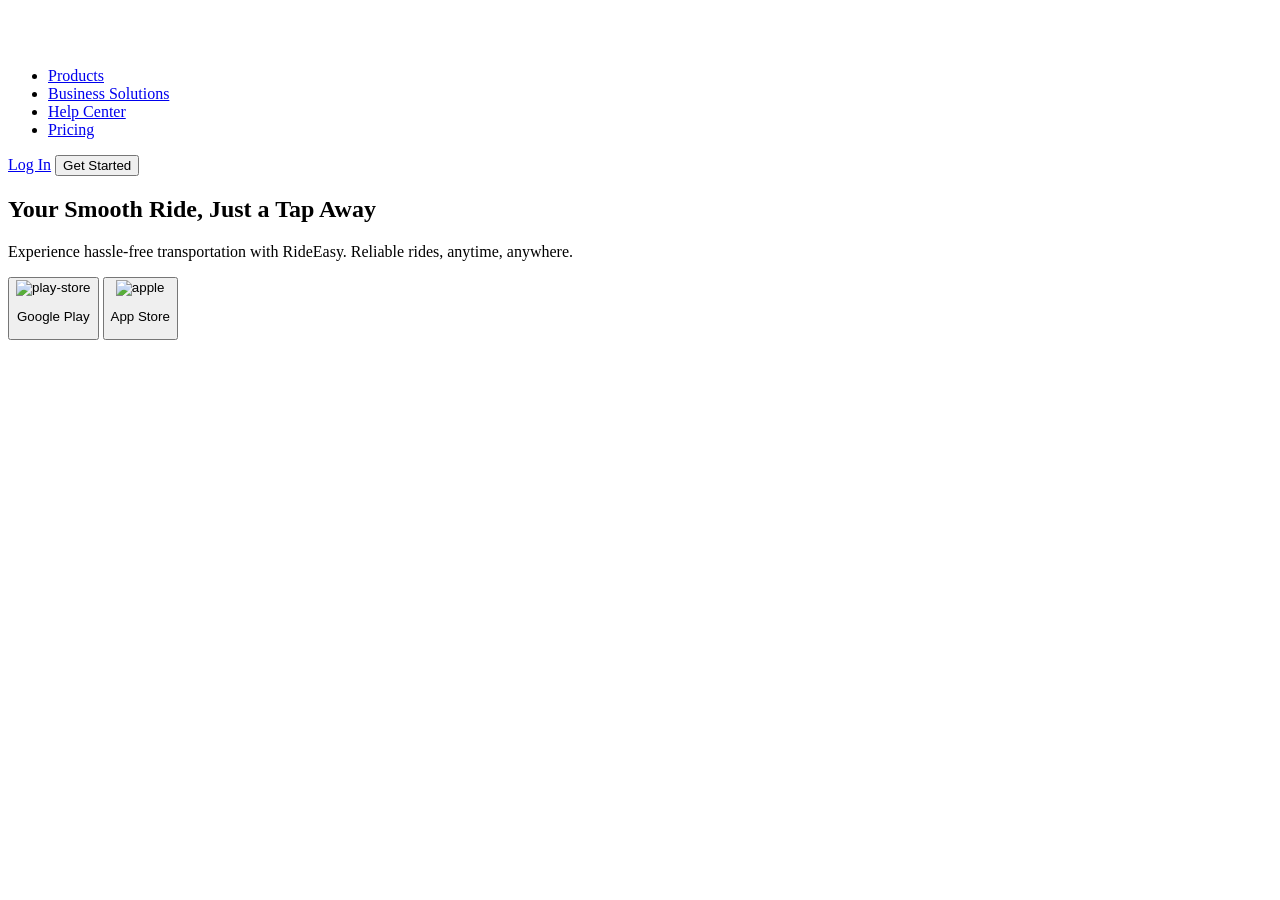
==== index.html @ bf3ef663 "Add files via upload" ====
<!doctype html>
<html lang="en">
  <head>
    <meta charset="UTF-8" />
    <meta name="viewport" content="width=device-width, initial-scale=1.0" />
    <title>Document</title>
    <link rel="stylesheet" href="css/reset.css" />
    <link rel="stylesheet" href="css/style.css" />
  </head>
  <body>
    <header>
      <nav>
        <div>
          <h1><img src="images/Logo.png" alt="" /></h1>
          <ul>
            <li><a href="#">Products</a></li>
            <li><a href="#">Business Solutions</a></li>
            <li><a href="#">Help Center</a></li>
            <li><a href="#">Pricing</a></li>
          </ul>
        </div>

        <div>
          <a href="#" class="amarelo">Log In</a>
          <button href="#" class="btn">Get Started</button>
        </div>
      </nav>
    </header>
    <main>
      <section class="banner">
        <div>
          <h1>Your Smooth Ride, Just a Tap Away</h1>
          <p>
            Experience hassle-free transportation with RideEasy. Reliable rides,
            anytime, anywhere.
          </p>
          <div>
            <button>
              <img src="images/icn svg-icn icn-lg.png" alt="play-store" />
              <p>Google Play</p>
            </button>
            <button>
              <img src="images/mçaa.png" alt="apple" />
              <p>App Store</p>
            </button>
          </div>
        </div>
        <img src="images/iPhone-13-Pro-Front.png" alt="" />
      </section>
    </main>
  </body>
</html>
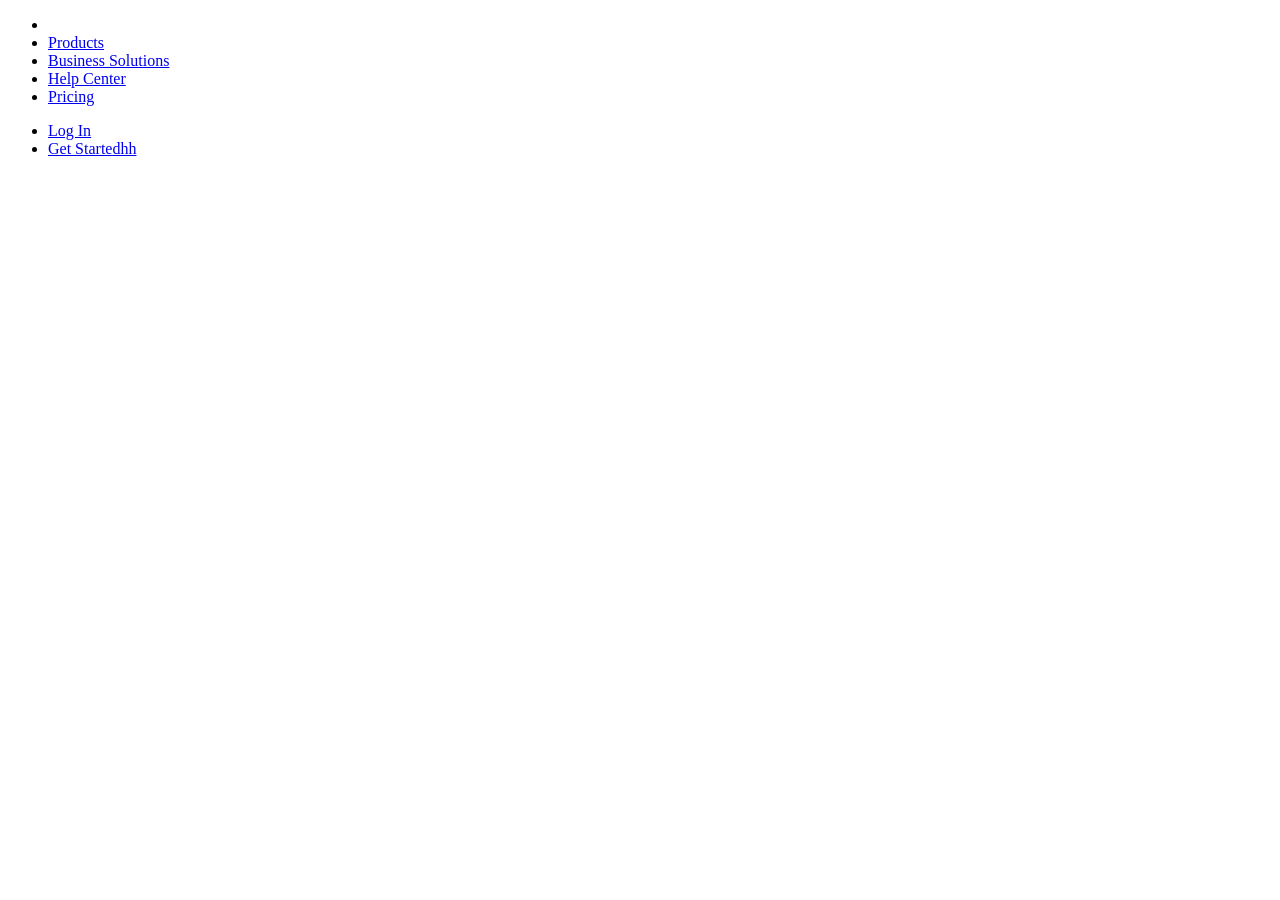
==== commit 65cb395a: "Add files via upload" ====
--- a/index.html
+++ b/index.html
@@ -1,53 +1,47 @@
-
 <!doctype html>
 <html lang="en">
   <head>
     <meta charset="UTF-8" />
     <meta name="viewport" content="width=device-width, initial-scale=1.0" />
-    <title>Document</title>
-    <link rel="stylesheet" href="css/reset.css" />
-    <link rel="stylesheet" href="css/style.css" />
+    <title>Taxi</title>
+    <link rel="stylesheet" href="reset.css" />
+    <link rel="stylesheet" href="style.css" />
   </head>
   <body>
     <header>
       <nav>
-        <div>
-          <h1><img src="images/Logo.png" alt="" /></h1>
-          <ul>
-            <li><a href="#">Products</a></li>
-            <li><a href="#">Business Solutions</a></li>
-            <li><a href="#">Help Center</a></li>
-            <li><a href="#">Pricing</a></li>
-          </ul>
-        </div>
-
-        <div>
-          <a href="#" class="amarelo">Log In</a>
-          <button href="#" class="btn">Get Started</button>
-        </div>
+        <ul>
+          <li>
+            <a href="#"><img src="images/logo-glide-app.png" alt="" /></a>
+          </li>
+          <li>
+            <a href="#">Products</a>
+          </li>
+          <li>
+            <a href="#">Business Solutions</a>
+          </li>
+          <li>
+            <a href="#">Help Center</a>
+          </li>
+          <li>
+            <a href="#">Pricing</a>
+          </li>
+        </ul>
+        <ul>
+          <li>
+            <a href="#">Log In</a>
+          </li>
+          <li>
+            <a href="#">Get Startedhh</a>
+          </li>
+        </ul>
       </nav>
     </header>
     <main>
-      <section class="banner">
-        <div>
-          <h1>Your Smooth Ride, Just a Tap Away</h1>
-          <p>
-            Experience hassle-free transportation with RideEasy. Reliable rides,
-            anytime, anywhere.
-          </p>
-          <div>
-            <button>
-              <img src="images/icn svg-icn icn-lg.png" alt="play-store" />
-              <p>Google Play</p>
-            </button>
-            <button>
-              <img src="images/mçaa.png" alt="apple" />
-              <p>App Store</p>
-            </button>
-          </div>
-        </div>
-        <img src="images/iPhone-13-Pro-Front.png" alt="" />
-      </section>
+      <section class="banner"></section>
+      <section class="ready-to-ride"></section>
+      <section class="services"></section>
+      <section class="contact"></section>
     </main>
   </body>
-</html>+</html>
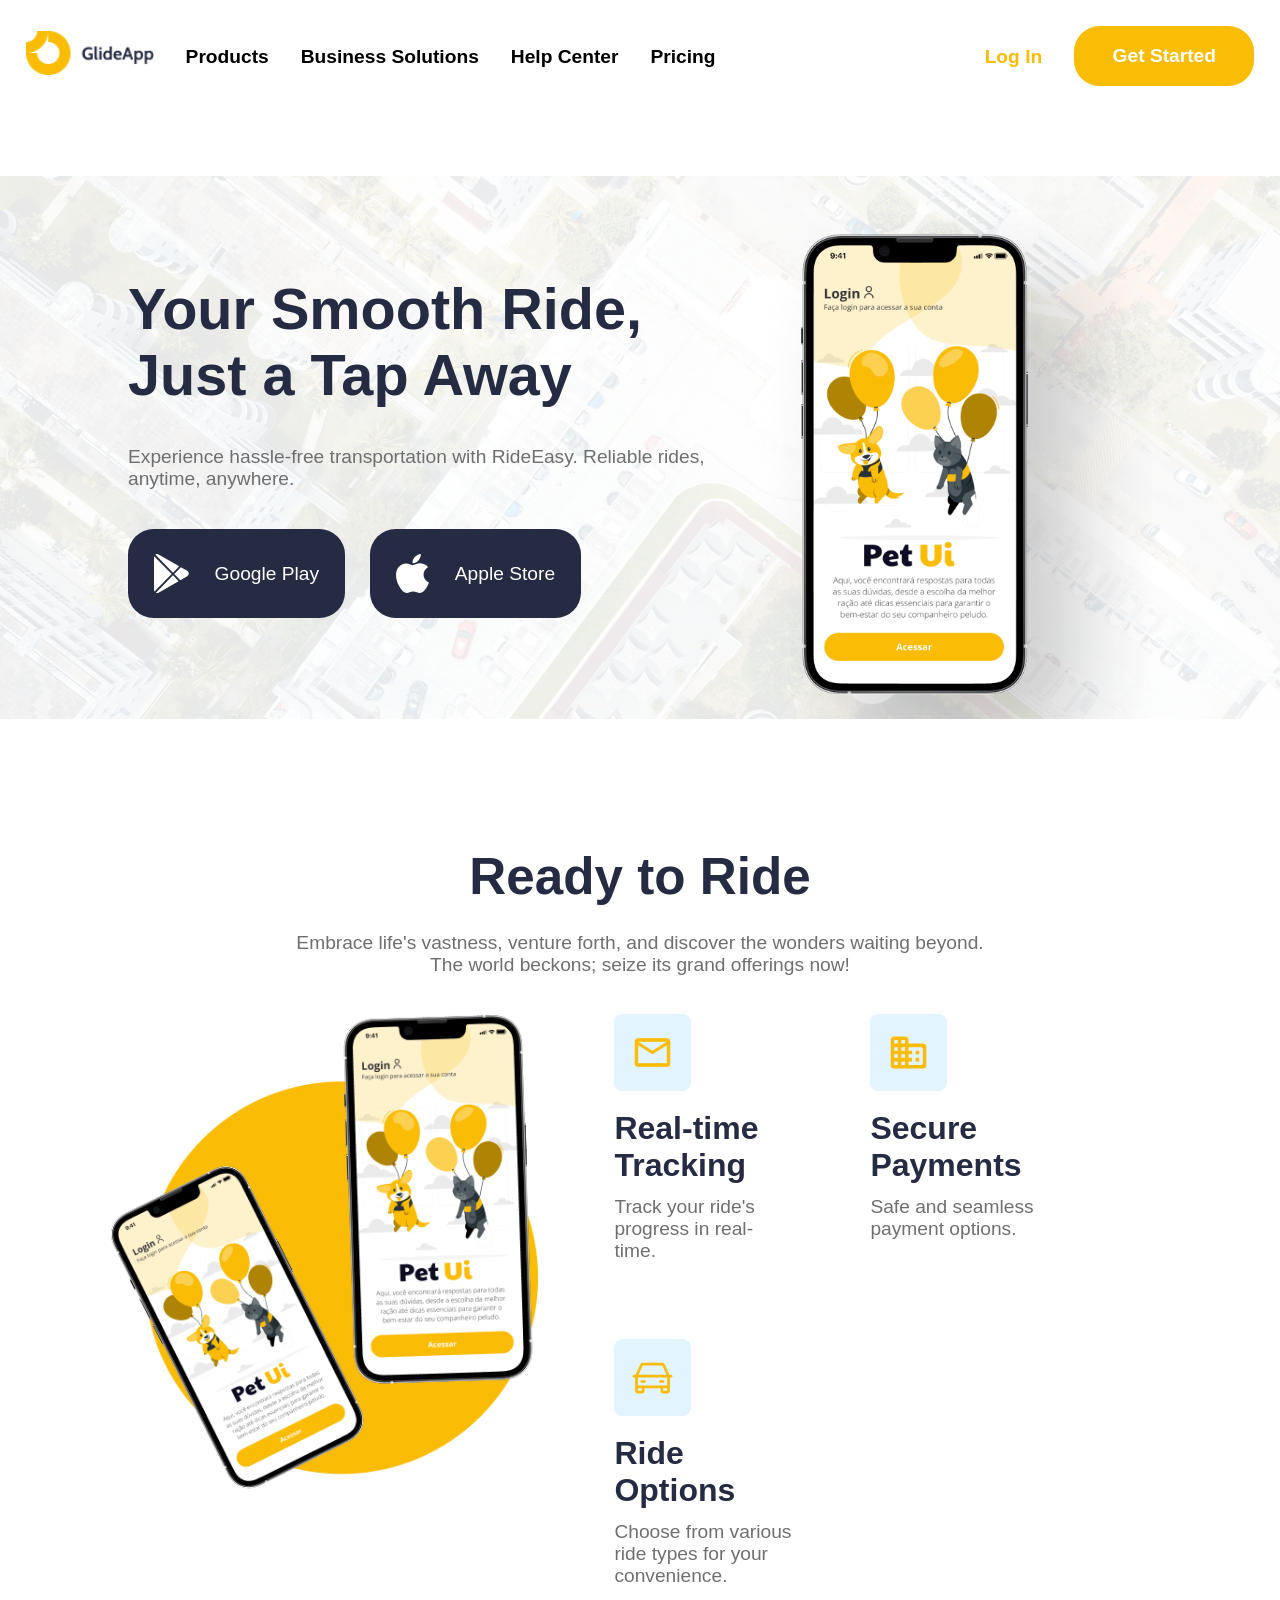
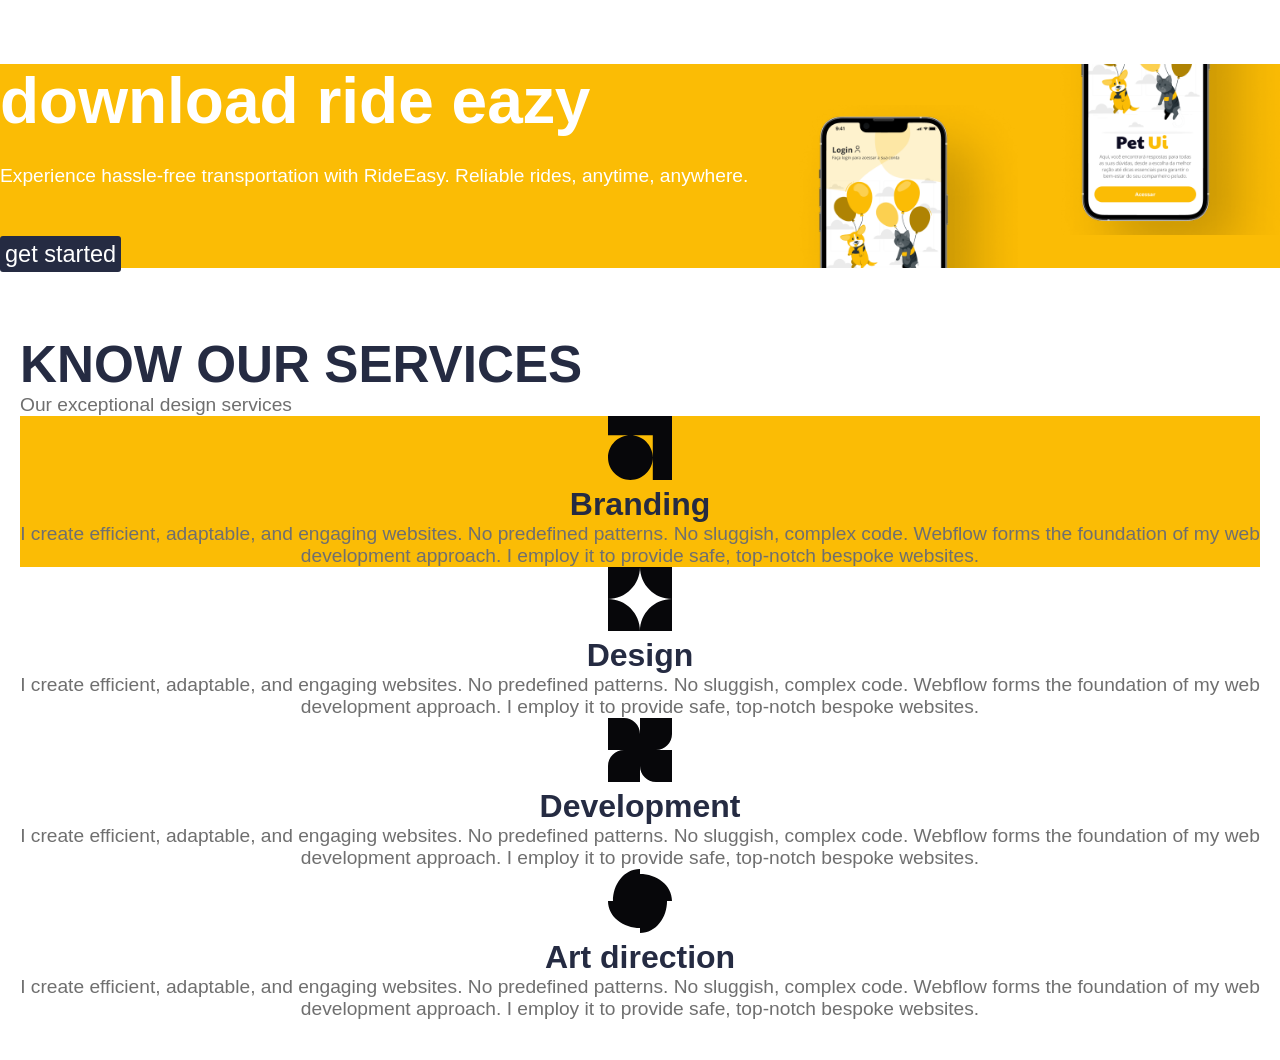
==== commit 5e441d02: "Add files via upload" ====
--- a/index.html
+++ b/index.html
@@ -4,8 +4,8 @@
     <meta charset="UTF-8" />
     <meta name="viewport" content="width=device-width, initial-scale=1.0" />
     <title>Taxi</title>
-    <link rel="stylesheet" href="reset.css" />
-    <link rel="stylesheet" href="style.css" />
+    <link rel="stylesheet" href="css/reset.css" />
+    <link rel="stylesheet" href="css/style.css" />
   </head>
   <body>
     <header>
@@ -29,19 +29,111 @@
         </ul>
         <ul>
           <li>
-            <a href="#">Log In</a>
+            <a href="#" class="font-yellow">Log In</a>
           </li>
           <li>
-            <a href="#">Get Startedhh</a>
+            <a href="#" class="button-yellow">Get Started</a>
           </li>
         </ul>
       </nav>
     </header>
     <main>
-      <section class="banner"></section>
-      <section class="ready-to-ride"></section>
-      <section class="services"></section>
+      <section class="banner">
+        <div>
+          <h1>Your Smooth Ride, Just a Tap Away</h1>
+          <p>
+            Experience hassle-free transportation with RideEasy. Reliable rides,
+            anytime, anywhere.
+          </p>
+          <p class="buttons">
+            <a href="#">
+              <img src="images/icon-button-google.svg" alt="Play Store" />
+              <span>Google Play</span>
+            </a>
+            <a href="#">
+              <img src="images/icon-apple-ios.svg" alt="Play Store" />
+              <span>Apple Store</span>
+            </a>
+          </p>
+        </div>
+        <div class="image">
+          <img src="images/iphone-pet-ui.png" alt="ifome auau miaumiau" />
+        </div>
+      </section>
+      <section class="ready-to-ride">
+        <h2>Ready to Ride</h2>
+        <p>
+          Embrace life's vastness, venture forth, and discover the wonders
+          waiting beyond. The world beckons; seize its grand offerings now!
+        </p>
+        <div class="two">
+          <div class="imagem"><img src="images/smartphones-pet-uis.png" /></div>
+          <div class="lista">
+            <ul>
+              <li>
+                <img src="images/icon-back-blue-letter.svg" />
+                <h5>Real-time Tracking</h5>
+                <p>Track your ride's progress in real-time.</p>
+              </li>
+              <li>
+                <img src="images/icon-back-blue-building.svg" />
+                <h5>Secure Payments</h5>
+                <p>Safe and seamless payment options.</p>
+              </li>
+              <li>
+                <img src="images/icon-back-blue-car.svg" />
+                <h5>Ride Options</h5>
+                <p>Choose from various ride types for your convenience.</p>
+              </li>
+            </ul>
+          </div>
+        </div>
+      </section>
+      <section class="download">
+<h6>download ride eazy</h6>
+<br>
+<p>Experience hassle-free transportation with RideEasy. Reliable rides, anytime, anywhere.</p>
+<br>
+<br>
+<a href="#">get started</a>
+      </section>
+      <br>
+      <section class="services">
+        <div class="naosei">
+   <h2>KNOW OUR SERVICES</h2>
+        <p>Our exceptional design services</p>
+        </div>
+            <nav>
+            <ul>
+              <li class="cuco">
+                <img src="images/icon-brading.svg" />
+                <h5>Branding</h5>
+                <p>I create efficient, adaptable, and engaging websites. No predefined patterns. No sluggish, complex code. Webflow forms the foundation of my web development approach. I employ it to provide safe, top-notch bespoke websites.</p>
+
+              </li>
+              <li>
+                <img src="images/icon-design.svg" />
+                <h5>Design</h5>
+                <p>I create efficient, adaptable, and engaging websites. No predefined patterns. No sluggish, complex code. Webflow forms the foundation of my web development approach. I employ it to provide safe, top-notch bespoke websites.</p>
+              </li>
+                 <li>
+                <img src="images/icon-development.svg" />
+                <h5>Development</h5>
+                <p>I create efficient, adaptable, and engaging websites. No predefined patterns. No sluggish, complex code. Webflow forms the foundation of my web development approach. I employ it to provide safe, top-notch bespoke websites.</p>
+              </li>
+               <li>
+                <img src="images/icon-art.svg" />
+                <h5>Art direction</h5>
+                <p>I create efficient, adaptable, and engaging websites. No predefined patterns. No sluggish, complex code. Webflow forms the foundation of my web development approach. I employ it to provide safe, top-notch bespoke websites.</p>
+              </li>
+            </ul>
+            </nav>
+            </div>
+          </div>
+        </div>
+      </section>
       <section class="contact"></section>
     </main>
+    
   </body>
 </html>
--- a/css/style.css
+++ b/css/style.css
@@ -0,0 +1,288 @@
+html {
+  font-size: clamp(1rem, calc(0.67rem + 1vw), 4rem);
+  font-family:
+    "Trebuchet MS", "Lucida Sans Unicode", "Lucida Grande", "Lucida Sans",
+    Arial, sans-serif;
+}
+
+h1,
+h2,
+h3,
+h4,
+h5,
+h6 {
+  color: #252b42;
+  font-weight: 600;
+}
+
+p {
+  color: #6f6f6f;
+}
+
+h1 {
+  font-size: 6vw;
+}
+
+h2 {
+  font-size: 5.5vw;
+}
+
+h3 {
+  font-size: 5vw;
+}
+
+h4 {
+  font-size: 4.5vw;
+}
+
+h5 {
+  font-size: 4vw;
+}
+
+h6 {
+  font-size: 3.5vw;
+}
+
+p {
+  font-size: 3vw;
+}
+
+header a {
+  font-size: 3vw;
+  font-weight: 600;
+}
+
+header {
+  text-align: center;
+  padding: 5vw;
+}
+
+header img {
+  width: 15vw;
+}
+
+header nav ul li {
+  margin: 3vw;
+}
+
+header nav ul li a.font-yellow {
+  color: #fbbc05;
+}
+
+header nav ul li a.button-yellow {
+  background-color: #fbbc05;
+  color: white;
+  padding: 1.5vw 3vw;
+  border: 5px;
+  display: inline-block;
+  border-radius: 2vw;
+}
+
+section.banner {
+  background-image: url(../images/background-banner.png);
+  background-repeat: no-repeat;
+  background-size: 100% auto;
+  padding: 3vw 5vw 3vw 5vw;
+  margin: 5vw 0;
+}
+
+section.banner p {
+  margin: 3vw 0;
+}
+
+section.banner p.buttons {
+  color: rgb(104, 104, 104);
+  gap: 2vw;
+  display: flex;
+}
+
+section.banner p.buttons a {
+  background-color: #252b42;
+  display: inline-block;
+  display: flex;
+  gap: 2vw;
+  padding: 2vw;
+  color: #ffffff;
+  align-items: center;
+  border-radius: 2vw;
+}
+
+section.banner p.buttons img {
+  height: 4vw;
+}
+
+section.banner div.image img {
+  display: none;
+}
+
+section.ready-to-ride {
+  text-align: center;
+  padding: 3vw 5vw 3vw 5vw;
+}
+
+section.ready-to-ride h2 {
+  padding: 2vw;
+}
+
+section.ready-to-ride div.imagem img {
+  display: none;
+  padding: 3vw;
+}
+
+section.ready-to-ride div.lista ul li {
+  padding: 3vw;
+}
+
+section.ready-to-ride div.lista ul li img {
+  width: 12vw;
+}
+
+section.ready-to-ride div.lista ul li h5 {
+  padding: 1vw 0;
+}
+
+@media only screen and (min-width: 600px) {
+  h1 {
+    font-size: 4.5vw;
+  }
+
+  h2 {
+    font-size: 4vw;
+  }
+
+  h3 {
+    font-size: 3.5vw;
+  }
+
+  h4 {
+    font-size: 3vw;
+  }
+
+  h5 {
+    font-size: 2.5vw;
+  }
+
+  h6 {
+    font-size: 5vw;
+  }
+
+  p {
+    font-size: 1.5vw;
+  }
+
+  header {
+    padding: 2vw;
+    align-content: center;
+  }
+
+  header img {
+    width: 10vw;
+  }
+
+  header a {
+    font-size: 1.5vw;
+  }
+
+  header nav {
+    display: flex;
+    justify-content: space-between;
+  }
+  header nav ul {
+    display: flex;
+    align-items: center;
+    gap: 2.5vw;
+  }
+
+  header nav ul li {
+    margin: 0;
+  }
+
+  section.banner {
+    display: flex;
+    background-size: 100% auto;
+    align-items: center;
+    padding: 3vw 10vw 0 10vw;
+  }
+
+  section.banner p.buttons img {
+    height: 3vw;
+  }
+
+  section.banner div.image img {
+    display: block;
+    width: 50vw;
+  }
+
+  section.ready-to-ride div.two {
+    display: flex;
+  }
+
+  section.ready-to-ride div.imagem img {
+    display: block;
+    width: 50vw;
+  }
+
+  section.ready-to-ride div.lista {
+    text-align: left;
+  }
+
+  section.ready-to-ride div.lista ul {
+    display: flex;
+    flex-wrap: wrap;
+    width: 50vw;
+  }
+
+  section.ready-to-ride div.lista ul li {
+    width: 40%;
+  }
+
+  section.ready-to-ride div.lista ul li img {
+    width: 6vw;
+  }
+
+  section.ready-to-ride > p {
+    padding: 0 20%;
+  }
+}
+h6{
+color: #ffffff;
+}
+.download{
+background: url(/images/iphone-pet-ui.png)no-repeat, url(/images/iphone-pet-ui.png)no-repeat;
+background-size: auto 140%;
+background-repeat: no-repeat;
+background-color: #fbbc05;
+background-position: 75% -50%,100% 140%;
+text-align: left;
+
+}
+.download a{
+  border-radius: 3px;
+background-color: #252b42;
+color: #ffffff;
+padding: 5px;
+}
+.download p{
+color: #ffffff;
+display:flex;
+}
+.download div{
+  width:50% ;
+}
+.services{
+  display: flex;
+  flex-wrap: wrap;
+  text-align: center;
+  padding: 20px 20px 20px 20px;
+  margin: 20px 0 20px;
+  flex-wrap: wrap;
+}
+.services div.naosei{text-align: left;}
+.cuco{
+  background-color: #fbbc05;
+}
+section.services div ul{
+
+display: grid;
+grid-template-columns: 1fr 1fr;
+}
